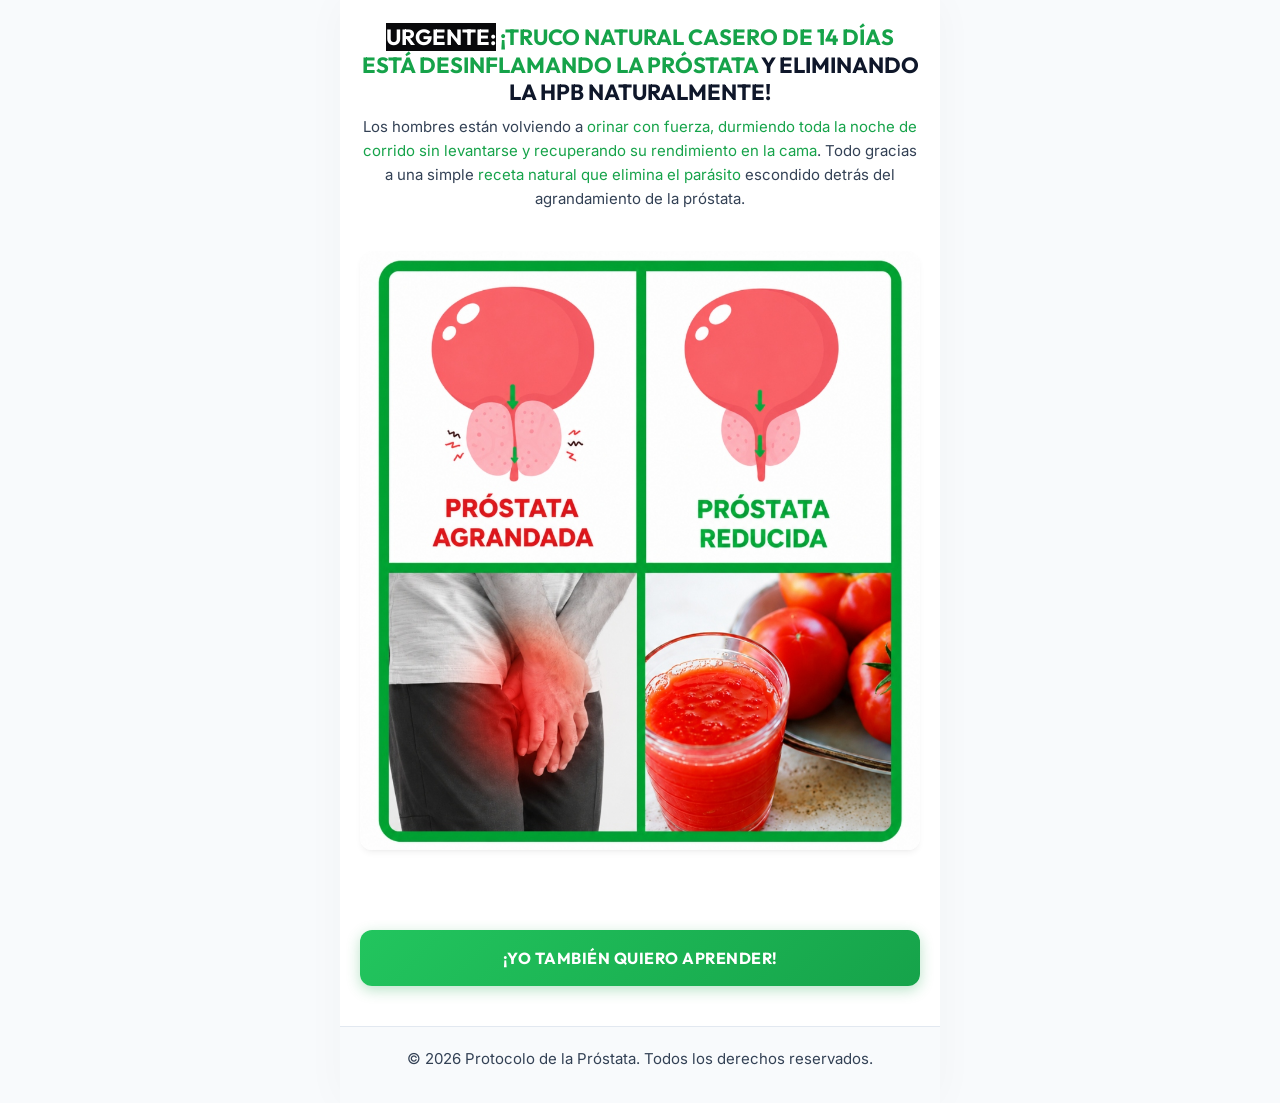
==== index.html @ d0aae014 "Add files via upload" ====
<!DOCTYPE html>
<html lang="es">
<head>
    <meta charset="UTF-8">
    <meta name="viewport" content="width=device-width, initial-scale=1.0, maximum-scale=1.0, user-scalable=no">
    <title>Protocolo de la Pr&oacute;stata</title>
    <!-- Favicon -->
    <link rel="icon" href="images/sintomas.jpg" type="image/x-icon">
    <!-- Google Fonts -->
    <link rel="preconnect" href="https://fonts.googleapis.com">
    <link rel="preconnect" href="https://fonts.gstatic.com" crossorigin>
    <link href="https://fonts.googleapis.com/css2?family=Inter:wght@300;400;500;600;700;800&family=Outfit:wght@400;500;600;700;800&display=swap" rel="stylesheet">
    <!-- FontAwesome for icons -->
    <link rel="stylesheet" href="https://cdnjs.cloudflare.com/ajax/libs/font-awesome/6.4.0/css/all.min.css">
    <!-- Stylesheet -->
    <link rel="stylesheet" href="style.css">
</head>
<body>
    <div id="quiz-wrapper">
        <!-- Progress Bar Header -->
        <header id="quiz-header" class="hidden">
            <button id="back-btn" class="header-btn" title="Atr&aacute;s">
                <i class="fa-solid fa-chevron-left"></i>
            </button>
            <div id="progress-container">
                <div id="progress-bar"></div>
            </div>
            <div id="progress-text">0%</div>
        </header>

        <!-- Main Container for steps -->
        <main id="quiz-container">
            <!-- Active Step will be injected here -->
            <div class="welcome-screen">
                <div class="loader-spinner"></div>
                <p>Cargando el protocolo...</p>
            </div>
        </main>

        <!-- Footer -->
        <footer id="quiz-footer">
            <p>&copy; 2026 Protocolo de la Pr&oacute;stata. Todos los derechos reservados.</p>
        </footer>
    </div>

    <!-- Quiz Data -->
    <script src="quiz_data.js"></script>
    <!-- App Logic -->
    <script src="app.js"></script>
</body>
</html>
---- style.css ----
/* style.css - Premium Stylesheet for Protocolo de la Próstata */

:root {
    --primary-color: #16a34a; /* verde floresta */
    --primary-dark: #15803d;
    --primary-light: #eafaf1;
    --accent-red: #dc2626;
    --text-dark: #0f172a;
    --text-muted: #64748b;
    --bg-light: #f8fafc;
    --card-bg: #ffffff;
    --border-color: #e2e8f0;
    --shadow-soft: 0 4px 6px -1px rgb(0 0 0 / 0.05), 0 2px 4px -2px rgb(0 0 0 / 0.05);
    --shadow-lg: 0 10px 15px -3px rgb(0 0 0 / 0.1), 0 4px 6px -4px rgb(0 0 0 / 0.1);
    --radius-md: 12px;
    --radius-lg: 20px;
    --font-sans: 'Inter', sans-serif;
    --font-heading: 'Outfit', sans-serif;
}

* {
    box-sizing: border-box;
    margin: 0;
    padding: 0;
}

body {
    font-family: var(--font-sans);
    color: var(--text-dark);
    background-color: var(--bg-light);
    line-height: 1.6;
    -webkit-font-smoothing: antialiased;
}

/* Container */
#quiz-wrapper {
    display: flex;
    flex-direction: column;
    min-height: 100vh;
    max-width: 600px;
    margin: 0 auto;
    background-color: var(--card-bg);
    box-shadow: 0 0 40px rgba(0, 0, 0, 0.03);
    position: relative;
}

/* Header */
#quiz-header {
    display: flex;
    align-items: center;
    padding: 16px 20px;
    border-bottom: 1px solid var(--border-color);
    position: sticky;
    top: 0;
    background-color: rgba(255, 255, 255, 0.85);
    backdrop-filter: blur(10px);
    z-index: 100;
}

.header-btn {
    background: none;
    border: none;
    font-size: 18px;
    color: var(--text-muted);
    cursor: pointer;
    padding: 8px;
    margin-right: 12px;
    transition: color 0.2s, transform 0.2s;
}

.header-btn:hover {
    color: var(--text-dark);
    transform: translateX(-2px);
}

#progress-container {
    flex-grow: 1;
    height: 8px;
    background-color: var(--border-color);
    border-radius: 4px;
    overflow: hidden;
}

#progress-bar {
    height: 100%;
    width: 0%;
    background: linear-gradient(90deg, #22c55e, #16a34a);
    border-radius: 4px;
    transition: width 0.4s ease-out;
}

#progress-text {
    font-size: 14px;
    font-weight: 600;
    color: var(--primary-dark);
    margin-left: 16px;
    min-width: 35px;
    text-align: right;
    font-family: var(--font-heading);
}

/* Main content */
#quiz-container {
    flex-grow: 1;
    padding: 24px 20px 40px 20px;
    display: flex;
    flex-direction: column;
}

/* Footer */
#quiz-footer {
    padding: 20px;
    text-align: center;
    border-top: 1px solid var(--border-color);
    font-size: 12px;
    color: var(--text-muted);
    background-color: var(--bg-light);
}

/* Animations */
@keyframes fadeIn {
    from { opacity: 0; transform: translateY(10px); }
    to { opacity: 1; transform: translateY(0); }
}

.quiz-step {
    animation: fadeIn 0.4s ease-out forwards;
    display: flex;
    flex-direction: column;
    gap: 20px;
    height: 100%;
}

.hidden {
    display: none !important;
}

/* Elements - Typography */
h1, h2, h3, h4 {
    font-family: var(--font-heading);
    font-weight: 700;
    line-height: 1.25;
    margin-bottom: 8px;
}

.ql-align-center {
    text-align: center;
}

p {
    margin-bottom: 12px;
    font-size: 15px;
    color: #334155;
}

strong {
    font-weight: 700;
}

/* Elements - Rich Texts */
.layer-text {
    font-size: 16px;
    line-height: 1.6;
}

.layer-text h2 {
    font-size: 22px;
}

.layer-text h3 {
    font-size: 18px;
}

/* Elements - Images */
.layer-image {
    width: 100%;
    overflow: hidden;
    border-radius: var(--radius-md);
    margin: 8px 0;
    box-shadow: var(--shadow-soft);
}

.layer-image img {
    width: 100%;
    height: auto;
    display: block;
    object-fit: cover;
    transition: transform 0.3s;
}

.layer-image img:hover {
    transform: scale(1.02);
}

/* Elements - Buttons */
@keyframes pulse {
    0% { transform: scale(1); box-shadow: 0 0 0 0 rgba(22, 163, 74, 0.4); }
    70% { transform: scale(1.02); box-shadow: 0 0 0 10px rgba(22, 163, 74, 0); }
    100% { transform: scale(1); box-shadow: 0 0 0 0 rgba(22, 163, 74, 0); }
}

.pulse-btn {
    animation: pulse 2s infinite;
}

.btn-primary {
    width: 100%;
    min-height: 56px;
    background: linear-gradient(135deg, #22c55e, #16a34a);
    color: #ffffff;
    border: none;
    border-radius: var(--radius-md);
    font-family: var(--font-heading);
    font-size: 16px;
    font-weight: 700;
    text-transform: uppercase;
    letter-spacing: 0.5px;
    cursor: pointer;
    display: flex;
    align-items: center;
    justify-content: center;
    gap: 10px;
    box-shadow: 0 4px 14px rgba(22, 163, 74, 0.3);
    transition: background 0.2s, transform 0.1s, box-shadow 0.2s;
    text-decoration: none;
}

.btn-primary:hover {
    background: linear-gradient(135deg, #15803d, #16a34a);
    transform: translateY(-1px);
    box-shadow: 0 6px 20px rgba(22, 163, 74, 0.4);
}

.btn-primary:active {
    transform: translateY(1px);
}

/* Spacer */
.layer-spacer {
    display: block;
    width: 100%;
}

/* Elements - Options */
.options-grid {
    display: grid;
    gap: 12px;
    margin: 10px 0;
}

.grid-cols-2 {
    grid-template-columns: repeat(2, 1fr);
}

.grid-cols-1 {
    grid-template-columns: 1fr;
}

.option-card {
    background-color: var(--card-bg);
    border: 2px solid var(--border-color);
    border-radius: var(--radius-md);
    padding: 16px;
    cursor: pointer;
    display: flex;
    flex-direction: column;
    align-items: center;
    text-align: center;
    transition: all 0.2s ease;
    position: relative;
    box-shadow: var(--shadow-soft);
}

.option-card:hover {
    border-color: var(--primary-color);
    transform: translateY(-2px);
    box-shadow: var(--shadow-lg);
}

.option-card.active {
    border-color: var(--primary-color);
    background-color: var(--primary-light);
}

.option-image {
    width: 100%;
    border-radius: 8px;
    margin-bottom: 12px;
    overflow: hidden;
}

.option-image img {
    width: 100%;
    height: auto;
    object-fit: cover;
}

.option-emoji {
    font-size: 36px;
    margin-bottom: 12px;
}

.option-text {
    font-size: 15px;
    font-weight: 600;
}

.option-text p {
    margin-bottom: 0;
}

/* Options - Checklist Mode */
.checklist-item {
    display: flex;
    flex-direction: row;
    align-items: center;
    text-align: left;
    padding: 12px 16px;
    gap: 16px;
    width: 100%;
}

.checklist-item .option-image {
    width: 60px;
    height: 60px;
    margin-bottom: 0;
    flex-shrink: 0;
    display: flex;
    align-items: center;
    justify-content: center;
    border-radius: 6px;
    overflow: hidden;
}

.checklist-item .option-image img {
    width: 100%;
    height: 100%;
    object-fit: contain;
}

.checklist-item .option-emoji {
    font-size: 28px;
    margin-bottom: 0;
    width: 60px;
    text-align: center;
    flex-shrink: 0;
}

.checkbox-indicator {
    width: 24px;
    height: 24px;
    border-radius: 6px;
    border: 2px solid var(--border-color);
    display: flex;
    align-items: center;
    justify-content: center;
    flex-shrink: 0;
    transition: all 0.2s;
    background-color: #fff;
}

.checklist-item.active .checkbox-indicator {
    background-color: var(--primary-color);
    border-color: var(--primary-color);
    color: white;
}

.checkbox-indicator i {
    opacity: 0;
    transform: scale(0.5);
    transition: all 0.2s;
    font-size: 12px;
}

.checklist-item.active .checkbox-indicator i {
    opacity: 1;
    transform: scale(1);
}

.checklist-item .option-text {
    flex-grow: 1;
}

/* Elements - Quotes (Testimonials) */
.quotes-container {
    display: flex;
    flex-direction: column;
    gap: 16px;
}

.quote-card {
    background-color: var(--bg-light);
    border-radius: var(--radius-md);
    padding: 20px;
    border: 1px solid var(--border-color);
}

.quote-header {
    display: flex;
    align-items: center;
    gap: 12px;
    margin-bottom: 12px;
}

.quote-avatar {
    width: 44px;
    height: 44px;
    border-radius: 50%;
    overflow: hidden;
    border: 2px solid var(--primary-color);
}

.quote-avatar img {
    width: 100%;
    height: 100%;
    object-fit: cover;
}

.quote-author-info {
    display: flex;
    flex-direction: column;
}

.quote-author-name {
    font-weight: 700;
    font-size: 14px;
}

.quote-author-activity {
    font-size: 12px;
    color: var(--text-muted);
}

.quote-stars {
    display: flex;
    gap: 3px;
    color: #fbbf24; /* ouro */
    font-size: 12px;
    margin-top: 2px;
}

.quote-text {
    font-size: 14px;
    font-style: italic;
    color: #475569;
    line-height: 1.5;
}

/* Elements - Loading state */
.loading-container {
    display: flex;
    flex-direction: column;
    align-items: center;
    justify-content: center;
    padding: 60px 20px;
    gap: 24px;
    text-align: center;
}

.loader-spinner {
    width: 60px;
    height: 60px;
    border: 5px solid var(--border-color);
    border-top: 5px solid var(--primary-color);
    border-radius: 50%;
    animation: spin 1s linear infinite;
}

@keyframes spin {
    0% { transform: rotate(0deg); }
    100% { transform: rotate(360deg); }
}

.loading-text {
    font-family: var(--font-heading);
    font-size: 18px;
    font-weight: 600;
    color: var(--text-dark);
}

/* Elements - Metrics */
.metrics-container {
    display: flex;
    flex-direction: column;
    gap: 16px;
    margin: 12px 0;
}

.metric-bar-wrapper {
    background-color: var(--bg-light);
    border: 1px solid var(--border-color);
    border-radius: var(--radius-md);
    padding: 16px;
}

.metric-header {
    display: flex;
    justify-content: space-between;
    font-size: 14px;
    font-weight: 700;
    margin-bottom: 8px;
}

.metric-percent {
    color: var(--primary-dark);
}

.metric-track {
    width: 100%;
    height: 10px;
    background-color: #cbd5e1;
    border-radius: 5px;
    overflow: hidden;
}

.metric-fill {
    height: 100%;
    border-radius: 5px;
    width: 0%;
    transition: width 1.5s cubic-bezier(0.1, 0.8, 0.2, 1);
}

.bg-red-500 {
    background-color: var(--accent-red);
}

.bg-green-500 {
    background-color: var(--primary-color);
}

/* Elements - Audio Player */
.audio-player {
    background-color: #f1f5f9;
    border-radius: var(--radius-md);
    padding: 12px 16px;
    display: flex;
    align-items: center;
    gap: 16px;
    box-shadow: var(--shadow-soft);
    margin: 8px 0;
}

.audio-avatar {
    width: 44px;
    height: 44px;
    border-radius: 50%;
    overflow: hidden;
    border: 2px solid var(--primary-color);
    flex-shrink: 0;
}

.audio-avatar img {
    width: 100%;
    height: 100%;
    object-fit: cover;
}

.audio-controls {
    display: flex;
    align-items: center;
    justify-content: center;
    background-color: #fff;
    border-radius: 50%;
    width: 36px;
    height: 36px;
    border: none;
    cursor: pointer;
    flex-shrink: 0;
    box-shadow: var(--shadow-soft);
    color: var(--primary-color);
    transition: transform 0.1s;
}

.audio-controls:hover {
    transform: scale(1.05);
}

.audio-info {
    flex-grow: 1;
    display: flex;
    flex-direction: column;
    gap: 4px;
}

.audio-sender {
    font-size: 13px;
    font-weight: 700;
    color: var(--text-dark);
}

.audio-timeline {
    width: 100%;
    height: 4px;
    background-color: #cbd5e1;
    border-radius: 2px;
    position: relative;
    cursor: pointer;
}

.audio-progress {
    height: 100%;
    background-color: var(--primary-color);
    border-radius: 2px;
    width: 0%;
}

.audio-time {
    display: flex;
    justify-content: space-between;
    font-size: 10px;
    color: var(--text-muted);
}

/* Elements - Carousel */
.carousel-wrapper {
    position: relative;
    width: 100%;
    overflow: hidden;
    border-radius: var(--radius-md);
    box-shadow: var(--shadow-soft);
    margin: 10px 0;
}

.carousel-slides {
    display: flex;
    transition: transform 0.4s ease;
}

.carousel-slide {
    min-width: 100%;
    position: relative;
}

.carousel-slide img {
    width: 100%;
    height: auto;
    display: block;
}

.carousel-btn {
    position: absolute;
    top: 50%;
    transform: translateY(-50%);
    background-color: rgba(255, 255, 255, 0.85);
    border: none;
    width: 36px;
    height: 36px;
    border-radius: 50%;
    display: flex;
    align-items: center;
    justify-content: center;
    cursor: pointer;
    z-index: 10;
    box-shadow: var(--shadow-soft);
    color: var(--text-dark);
    transition: background-color 0.2s;
}

.carousel-btn:hover {
    background-color: #fff;
}

.carousel-btn-prev { left: 10px; }
.carousel-btn-next { right: 10px; }

.carousel-dots {
    display: flex;
    justify-content: center;
    gap: 6px;
    padding: 10px 0;
    background-color: #fff;
}

.carousel-dot {
    width: 8px;
    height: 8px;
    border-radius: 50%;
    background-color: #cbd5e1;
    cursor: pointer;
    transition: background-color 0.2s;
}

.carousel-dot.active {
    background-color: var(--primary-color);
}

/* Elements - Notification (Alerts) */
.layer-notification {
    background-color: #fffbeb;
    border-left: 4px solid #f59e0b;
    border-radius: 0 var(--radius-md) var(--radius-md) 0;
    padding: 16px;
    box-shadow: var(--shadow-soft);
    margin: 8px 0;
}

.layer-notification.success {
    background-color: #f0fdf4;
    border-left-color: var(--primary-color);
}

.notification-title {
    font-weight: 700;
    font-size: 15px;
    margin-bottom: 4px;
    color: #92400e;
}

.layer-notification.success .notification-title {
    color: var(--primary-dark);
}

.notification-text {
    font-size: 14px;
    color: #451a03;
    margin-bottom: 0;
}

.layer-notification.success .notification-text {
    color: #14532d;
}

/* Elements - Video (iframe) */
.layer-video {
    position: relative;
    padding-bottom: 56.25%; /* 16:9 */
    height: 0;
    overflow: hidden;
    border-radius: var(--radius-md);
    box-shadow: var(--shadow-soft);
    margin: 12px 0;
}

.layer-video iframe {
    position: absolute;
    top: 0;
    left: 0;
    width: 100%;
    height: 100%;
    border: none;
}

/* Elements - Price Details */
.checkout-offer-card {
    background-color: #f8fafc;
    border: 2px solid var(--primary-color);
    border-radius: var(--radius-md);
    padding: 20px;
    text-align: center;
    box-shadow: var(--shadow-soft);
    margin: 16px 0;
}

.offer-total-cross {
    font-size: 16px;
    color: var(--accent-red);
    text-decoration: line-through;
    font-weight: 600;
}

.offer-por-apenas {
    font-size: 15px;
    color: var(--text-muted);
    margin: 4px 0;
}

.offer-current-value {
    font-family: var(--font-heading);
    font-size: 32px;
    font-weight: 800;
    color: var(--primary-color);
    margin-bottom: 12px;
}

/* Arguments - Antes/Después Comparison */
.arguments-grid {
    display: grid;
    gap: 16px;
    margin: 16px 0;
}

.argument-card {
    background-color: var(--card-bg);
    border: 1px solid var(--border-color);
    border-radius: var(--radius-md);
    padding: 16px;
    display: flex;
    flex-direction: column;
    gap: 12px;
    box-shadow: var(--shadow-soft);
}

.argument-title h3 {
    font-size: 16px;
    font-weight: 800;
    text-align: center;
    color: var(--text-dark);
    margin-bottom: 0;
}

.argument-image {
    width: 100%;
    border-radius: var(--radius-md);
    overflow: hidden;
}

.argument-image img {
    width: 100%;
    height: auto;
    display: block;
    object-fit: cover;
}

.argument-description p {
    font-size: 13px;
    line-height: 1.5;
    color: #475569;
    margin-bottom: 0;
}

.argument-description strong {
    color: var(--text-dark);
}

.argument-slider-wrapper {
    width: 100%;
    padding: 8px 0;
}

.argument-slider-track {
    width: 100%;
    height: 6px;
    background-color: #cbd5e1;
    border-radius: 3px;
    position: relative;
}

.argument-slider-track.slider-track-active {
    background-color: var(--primary-color);
}

.argument-slider-handle {
    width: 16px;
    height: 16px;
    background-color: #ffffff;
    border: 3px solid #cbd5e1;
    border-radius: 50%;
    position: absolute;
    top: 50%;
    transform: translate(-50%, -50%);
    box-shadow: var(--shadow-soft);
}

.slider-track-active .argument-slider-handle {
    border-color: var(--primary-color);
}

/* responsive details */
@media (max-width: 480px) {
    #quiz-header {
        padding: 12px 16px;
    }
    #quiz-container {
        padding: 16px 16px 30px 16px;
    }
    .layer-text h2 {
        font-size: 20px;
    }
    .layer-text h3 {
        font-size: 16px;
    }
    .arguments-grid {
        gap: 12px;
    }
    .argument-card {
        padding: 12px;
        gap: 8px;
    }
    .argument-description p {
        font-size: 12px;
    }
}
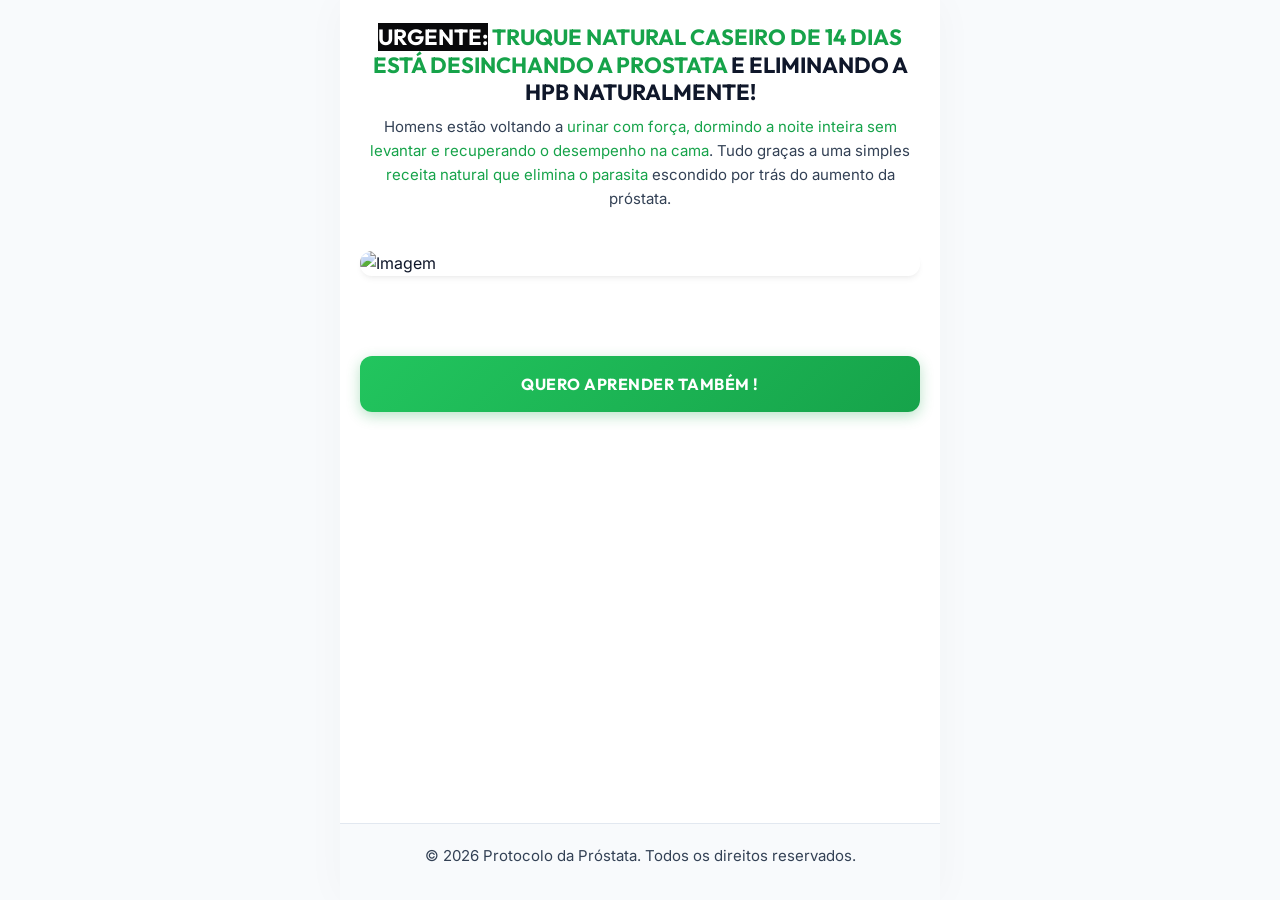
==== commit 4b6fa3a7: "Add files via upload" ====
--- a/index.html
+++ b/index.html
@@ -1,9 +1,9 @@
 <!DOCTYPE html>
-<html lang="es">
+<html lang="pt-BR">
 <head>
     <meta charset="UTF-8">
     <meta name="viewport" content="width=device-width, initial-scale=1.0, maximum-scale=1.0, user-scalable=no">
-    <title>Protocolo de la Pr&oacute;stata</title>
+    <title>Protocolo da Pr&oacute;stata</title>
     <!-- Favicon -->
     <link rel="icon" href="images/sintomas.jpg" type="image/x-icon">
     <!-- Google Fonts -->
@@ -14,12 +14,38 @@
     <link rel="stylesheet" href="https://cdnjs.cloudflare.com/ajax/libs/font-awesome/6.4.0/css/all.min.css">
     <!-- Stylesheet -->
     <link rel="stylesheet" href="style.css">
+
+    <!-- Meta Pixel Code -->
+    <script>
+    !function(f,b,e,v,n,t,s)
+    {if(f.fbq)return;n=f.fbq=function(){n.callMethod?
+    n.callMethod.apply(n,arguments):n.queue.push(arguments)};
+    if(!f._fbq)f._fbq=n;n.push=n;n.loaded=!0;n.version='2.0';
+    n.queue=[];t=b.createElement(e);t.async=!0;
+    t.src=v;s=b.getElementsByTagName(e)[0];
+    s.parentNode.insertBefore(t,s)}(window, document,'script',
+    'https://connect.facebook.net/en_US/fbevents.js');
+    fbq('init', '2017924282091321');
+    fbq('track', 'PageView');
+    </script>
+    <noscript><img height="1" width="1" style="display:none"
+    src="https://www.facebook.com/tr?id=2017924282091321&ev=PageView&noscript=1"
+    /></noscript>
+    <!-- End Meta Pixel Code -->
+
+    <!-- UTMify Script -->
+    <script
+      src="https://cdn.utmify.com.br/scripts/utms/latest.js"
+      data-utmify-prevent-subids
+      async
+      defer
+    ></script>
 </head>
 <body>
     <div id="quiz-wrapper">
         <!-- Progress Bar Header -->
         <header id="quiz-header" class="hidden">
-            <button id="back-btn" class="header-btn" title="Atr&aacute;s">
+            <button id="back-btn" class="header-btn" title="Voltar">
                 <i class="fa-solid fa-chevron-left"></i>
             </button>
             <div id="progress-container">
@@ -33,13 +59,13 @@
             <!-- Active Step will be injected here -->
             <div class="welcome-screen">
                 <div class="loader-spinner"></div>
-                <p>Cargando el protocolo...</p>
+                <p>Carregando o protocolo...</p>
             </div>
         </main>
 
         <!-- Footer -->
         <footer id="quiz-footer">
-            <p>&copy; 2026 Protocolo de la Pr&oacute;stata. Todos los derechos reservados.</p>
+            <p>&copy; 2026 Protocolo da Pr&oacute;stata. Todos os direitos reservados.</p>
         </footer>
     </div>
 
